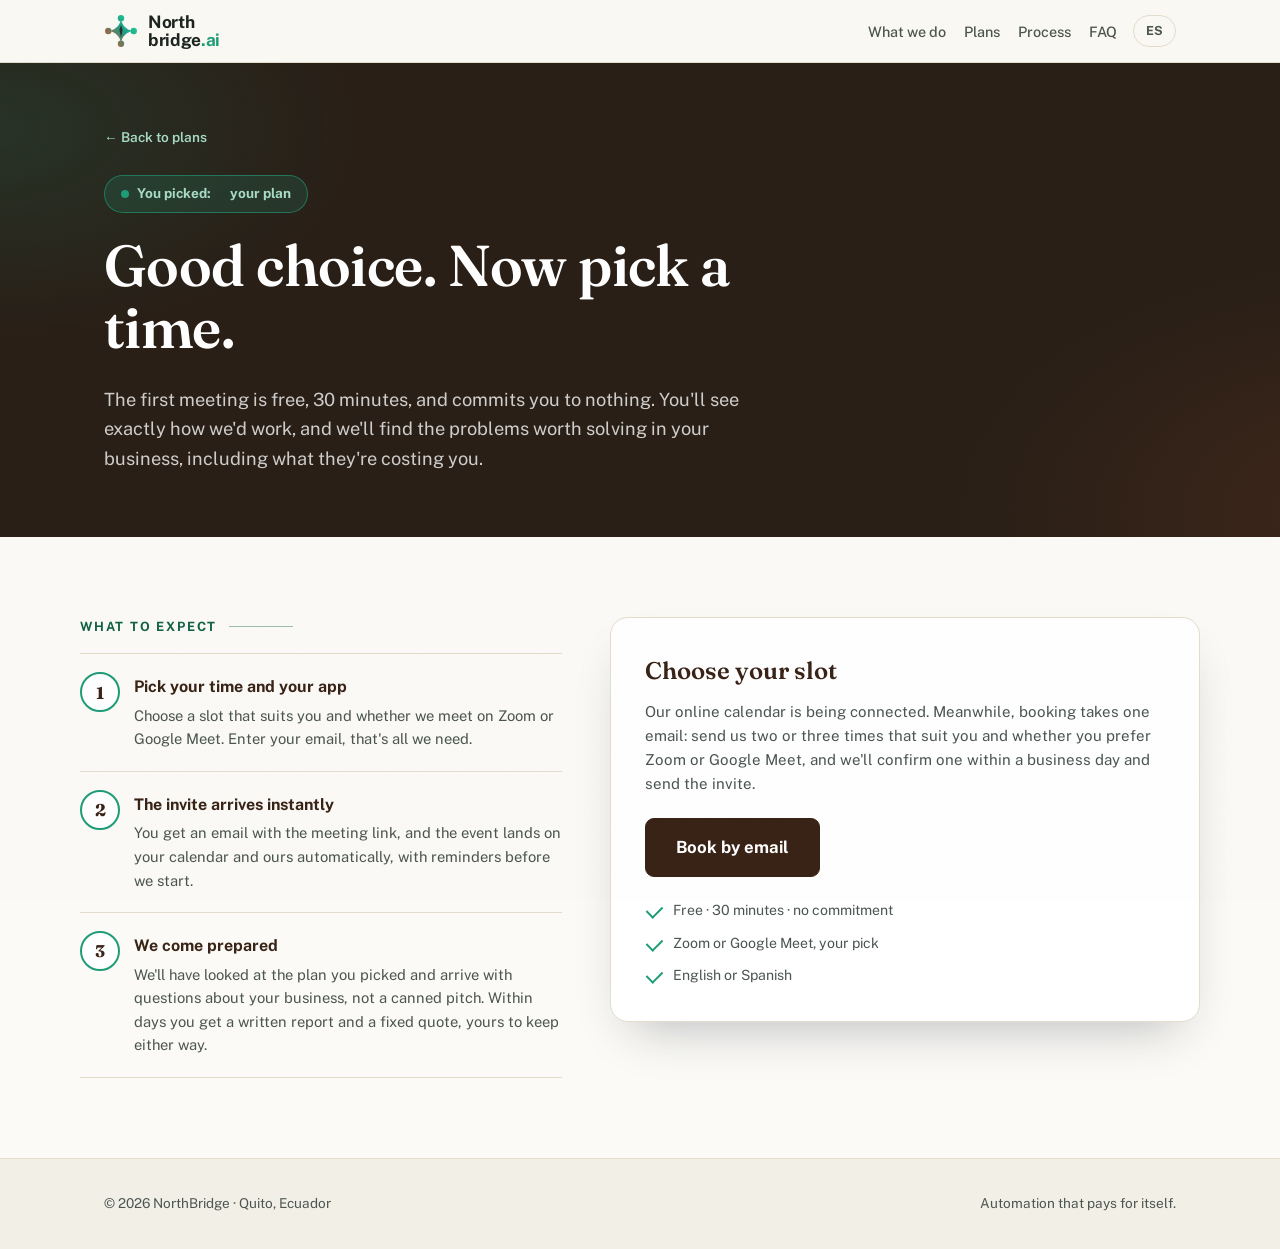
==== book.html @ df3d2f8e "Add Socrates and booking pages" ====
<!DOCTYPE html>
<html lang="en">
<head>
<meta charset="UTF-8">
<meta name="viewport" content="width=device-width, initial-scale=1.0">
<title>Book your first meeting: NorthBridge</title>
<meta name="description" content="Pick a time for your free 30-minute first meeting with NorthBridge. Choose Zoom or Google Meet; the invite lands on both calendars automatically.">
<meta name="robots" content="noindex">
<link rel="preconnect" href="https://fonts.googleapis.com">
<link rel="preconnect" href="https://fonts.gstatic.com" crossorigin>
<link href="https://fonts.googleapis.com/css2?family=Fraunces:opsz,wght@9..144,500;9..144,600;9..144,700&family=Public+Sans:ital,wght@0,400;0,500;0,600;0,700;1,400&display=swap" rel="stylesheet">
<link rel="stylesheet" href="styles.css">
<style>
  .plan-chip{
    display:inline-flex;align-items:center;gap:8px;margin-bottom:22px;
    background:rgba(31,182,140,.14);border:1px solid rgba(31,182,140,.5);border-radius:999px;
    padding:7px 16px;font-size:.85rem;font-weight:700;color:var(--teal-soft);
  }
  .plan-chip .dot{width:8px;height:8px;border-radius:50%;background:var(--teal)}
  .book-grid{display:grid;grid-template-columns:.9fr 1.1fr;gap:48px;align-items:start;padding:80px 0}
  @media(max-width:880px){.book-grid{grid-template-columns:1fr;padding:56px 0}}
  .expect{counter-reset:e}
  .expect-item{border-top:1px solid var(--line);padding:20px 0 20px 54px;position:relative;counter-increment:e}
  .expect-item:last-child{border-bottom:1px solid var(--line)}
  .expect-item::before{
    content:counter(e);position:absolute;left:0;top:18px;width:36px;height:36px;border-radius:50%;
    background:#fff;border:2px solid var(--teal);display:flex;align-items:center;justify-content:center;
    font-family:var(--serif);font-weight:700;color:var(--navy);
  }
  .expect-item h3{font-size:1rem;font-weight:700;color:var(--navy);margin-bottom:4px}
  .expect-item p{font-size:.92rem;color:var(--ink-soft)}
  .sched-card{
    background:#fff;border:1px solid var(--line);border-radius:18px;padding:34px;
    box-shadow:0 24px 48px -22px rgba(19,26,48,.3);
  }
  .sched-card h2{font-family:var(--serif);font-size:1.5rem;font-weight:600;color:var(--navy);margin-bottom:10px}
  .sched-card p{font-size:.94rem;color:var(--ink-soft)}
  #schedFrame{width:100%;height:640px;border:1px solid var(--line);border-radius:12px;margin-top:20px;display:none}
  .assure{margin-top:22px;display:flex;flex-direction:column;gap:10px}
  .assure li{list-style:none;position:relative;padding-left:28px;font-size:.88rem;color:var(--ink-soft)}
  .assure li::before{
    content:"";position:absolute;left:2px;top:6px;width:13px;height:8px;
    border-left:2.5px solid var(--teal);border-bottom:2.5px solid var(--teal);transform:rotate(-45deg);
  }
</style>
</head>
<body>

<header>
  <nav class="nav">
    <a class="brand" href="index.html" aria-label="NorthBridge home">
      <svg width="34" height="34" viewBox="0 0 64 64" fill="none" xmlns="http://www.w3.org/2000/svg" aria-hidden="true">
        <defs>
          <linearGradient id="nbg" x1="8" y1="52" x2="56" y2="12" gradientUnits="userSpaceOnUse">
            <stop offset="0" stop-color="#c1572f"/><stop offset=".55" stop-color="#1f9e8c"/><stop offset="1" stop-color="#25d193"/>
          </linearGradient>
        </defs>
        <path d="M32 10 C34.5 22 42 29.5 54 32 C42 34.5 34.5 42 32 54 C29.5 42 22 34.5 10 32 C22 29.5 29.5 22 32 10 Z" fill="url(#nbg)"/>
        <circle cx="32" cy="8" r="6" fill="url(#nbg)"/><circle cx="32" cy="56" r="6" fill="url(#nbg)"/>
        <circle cx="8" cy="32" r="6" fill="url(#nbg)"/><circle cx="56" cy="32" r="6" fill="url(#nbg)"/>
        <path d="M32 20 L35 30 L32 44 L29 30 Z" fill="#2a2018" opacity=".85"/>
      </svg>
      <span class="brand-name">North<br>bridge<em>.ai</em></span>
    </a>
    <div class="nav-right">
      <div class="nav-links">
        <a href="index.html#brands"><span class="en">What we do</span><span class="es">Qué hacemos</span></a>
        <a href="index.html#plans"><span class="en">Plans</span><span class="es">Planes</span></a>
        <a href="index.html#process"><span class="en">Process</span><span class="es">Proceso</span></a>
        <a href="index.html#faq"><span class="en">FAQ</span><span class="es">Preguntas</span></a>
      </div>
      <button class="lang-toggle" id="langBtn" aria-label="Cambiar idioma">ES</button>
    </div>
  </nav>
</header>

<main>

<section class="hero" style="padding:64px 0 56px">
  <div class="wrap">
    <p class="crumb"><a href="index.html#plans">← <span class="en">Back to plans</span><span class="es">Volver a planes</span></a></p>
    <p class="plan-chip"><span class="dot"></span><span class="en">You picked:</span><span class="es">Elegiste:</span>&nbsp;<span id="planName">...</span></p>
    <h1>
      <span class="en">Good choice. Now pick a time.</span>
      <span class="es">Buena elección. Ahora elige la hora.</span>
    </h1>
    <p class="lede">
      <span class="en">The first meeting is free, 30 minutes, and commits you to nothing. You'll see exactly how we'd work, and we'll find the problems worth solving in your business, including what they're costing you.</span>
      <span class="es">La primera reunión es gratuita, de 30 minutos, y no te compromete a nada. Verás exactamente cómo trabajaríamos, y encontraremos los problemas que vale la pena resolver en tu negocio, incluido lo que te están costando.</span>
    </p>
  </div>
</section>

<section style="background:var(--paper)">
  <div class="wrap book-grid">
    <div>
      <p class="step-label"><span class="en">What to expect</span><span class="es">Qué esperar</span></p>
      <div class="expect">
        <div class="expect-item">
          <h3><span class="en">Pick your time and your app</span><span class="es">Elige tu hora y tu aplicación</span></h3>
          <p><span class="en">Choose a slot that suits you and whether we meet on Zoom or Google Meet. Enter your email, that's all we need.</span><span class="es">Elige el horario que te convenga y si nos vemos por Zoom o Google Meet. Escribe tu correo, es todo lo que necesitamos.</span></p>
        </div>
        <div class="expect-item">
          <h3><span class="en">The invite arrives instantly</span><span class="es">La invitación llega al instante</span></h3>
          <p><span class="en">You get an email with the meeting link, and the event lands on your calendar and ours automatically, with reminders before we start.</span><span class="es">Recibes un correo con el enlace de la reunión, y el evento aparece en tu calendario y en el nuestro automáticamente, con recordatorios antes de empezar.</span></p>
        </div>
        <div class="expect-item">
          <h3><span class="en">We come prepared</span><span class="es">Llegamos preparados</span></h3>
          <p><span class="en">We'll have looked at the plan you picked and arrive with questions about your business, not a canned pitch. Within days you get a written report and a fixed quote, yours to keep either way.</span><span class="es">Habremos revisado el plan que elegiste y llegamos con preguntas sobre tu negocio, no con un discurso enlatado. En pocos días recibes un informe escrito y una cotización fija, tuyos de cualquier forma.</span></p>
        </div>
      </div>
    </div>
    <div class="sched-card">
      <h2><span class="en">Choose your slot</span><span class="es">Elige tu horario</span></h2>
      <p id="schedReady" style="display:none">
        <span class="en">Times shown are ones we're actually free: the calendar blocks overlaps and keeps a 15-minute gap between meetings, so we're never late to yours.</span>
        <span class="es">Los horarios que ves son los que realmente tenemos libres: el calendario bloquea cruces y deja 15 minutos entre reuniones, así que nunca llegaremos tarde a la tuya.</span>
      </p>
      <p id="schedFallback">
        <span class="en">Our online calendar is being connected. Meanwhile, booking takes one email: send us two or three times that suit you and whether you prefer Zoom or Google Meet, and we'll confirm one within a business day and send the invite.</span>
        <span class="es">Estamos conectando nuestro calendario en línea. Mientras tanto, reservar toma un correo: envía nos dos o tres horarios que te sirvan y si prefieres Zoom o Google Meet, y confirmamos uno en un día hábil y te enviamos la invitación.</span>
      </p>
      <iframe id="schedFrame" title="Scheduler"></iframe>
      <div style="margin-top:22px;display:flex;gap:12px;flex-wrap:wrap">
        <a class="btn big" id="schedOpen" style="display:none" target="_blank" rel="noopener" href="#">
          <span class="en">Open the scheduler</span><span class="es">Abrir el calendario</span>
        </a>
        <a class="btn navy big" id="mailBtn" href="mailto:northbridgeai1@gmail.com">
          <span class="en">Book by email</span><span class="es">Reservar por correo</span>
        </a>
      </div>
      <ul class="assure">
        <li><span class="en">Free · 30 minutes · no commitment</span><span class="es">Gratis · 30 minutos · sin compromiso</span></li>
        <li><span class="en">Zoom or Google Meet, your pick</span><span class="es">Zoom o Google Meet, tú eliges</span></li>
        <li><span class="en">English or Spanish</span><span class="es">En inglés o español</span></li>
      </ul>
    </div>
  </div>
</section>

</main>

<footer>
  <div class="wrap foot">
    <span>© 2026 NorthBridge · Quito, Ecuador</span>
    <span><span class="en">Automation that pays for itself.</span><span class="es">Automatización que se paga sola.</span></span>
  </div>
</footer>

<script src="site.js"></script>
<script>
/* ▼▼ PASTE YOUR SCHEDULER LINK BETWEEN THE QUOTES (this is the ONLY place) ▼▼
   Recommended: Cal.com event link (lets visitors choose Zoom OR Google Meet,
   supports 15-min buffers and blocks overlapping bookings against your Google Calendar).
   A Google Calendar appointment-schedule link also works (Google Meet only). */
var NB_SCHEDULER_URL = "REPLACE_ME";

(function(){
  /* show which plan was picked, carry it into the email fallback */
  var plan = null;
  try{ plan = new URLSearchParams(location.search).get('plan'); }catch(e){}
  var isEs = document.documentElement.getAttribute('data-lang') === 'es';
  var planEl = document.getElementById('planName');
  if(planEl) planEl.textContent = plan || (isEs ? 'tu plan' : 'your plan');

  var mail = document.getElementById('mailBtn');
  if(mail){
    var subj = (plan ? plan + ': ' : '') + 'First meeting';
    var body = 'Hi NorthBridge,\n\nI picked: ' + (plan || '(not sure yet)') +
      '\nTimes that work for me (with timezone):\n1.\n2.\n3.\n\nI prefer: Zoom / Google Meet\n\nMy business: ';
    mail.href = 'mailto:northbridgeai1@gmail.com?subject=' + encodeURIComponent(subj) + '&body=' + encodeURIComponent(body);
  }

  /* activate the scheduler once the URL is set */
  if(NB_SCHEDULER_URL && NB_SCHEDULER_URL.indexOf('REPLACE_ME') === -1){
    var open = document.getElementById('schedOpen');
    var frame = document.getElementById('schedFrame');
    var ready = document.getElementById('schedReady');
    var fallback = document.getElementById('schedFallback');
    if(open){ open.href = NB_SCHEDULER_URL; open.style.display = 'inline-block'; }
    if(ready) ready.style.display = 'block';
    if(fallback) fallback.style.display = 'none';
    /* embed inline when the provider allows iframes (Cal.com and Google's gv=true embed do) */
    if(frame && (NB_SCHEDULER_URL.indexOf('cal.com') > -1 || NB_SCHEDULER_URL.indexOf('gv=true') > -1)){
      frame.src = NB_SCHEDULER_URL;
      frame.style.display = 'block';
    }
  }
})();
</script>
</body>
</html>
---- styles.css ----
/* NorthBridge shared styles, used by cinderella.html, hermes.html, socrates.html
   (index.html keeps its own inline copy; keep big changes in sync) */
:root{
  --ink:#1d2521;
  --ink-soft:#4c5651;
  --paper:#fbfaf6;
  --paper-dark:#f2efe6;
  --navy:#3a2418;
  --deep:#2a2018;
  --deep-2:#33261c;
  --teal:#1f9d78;
  --teal-dark:#136349;
  --teal-soft:#a9dcc4;
  --gold:#d9a344;
  --line:#e4ddcc;
  --line-dark:rgba(255,255,255,.12);
  --serif:"Fraunces", Georgia, serif;
  --sans:"Public Sans", -apple-system, "Segoe UI", sans-serif;
}
*{margin:0;padding:0;box-sizing:border-box}
html{scroll-behavior:smooth}
body{
  font-family:var(--sans);background:var(--paper);color:var(--ink);
  line-height:1.6;font-size:17px;-webkit-font-smoothing:antialiased;overflow-x:hidden;
}
body::before{
  content:"";position:fixed;inset:0;pointer-events:none;z-index:999;opacity:.35;
  background-image:url("data:image/svg+xml,%3Csvg xmlns='http://www.w3.org/2000/svg' width='120' height='120'%3E%3Cfilter id='n'%3E%3CfeTurbulence type='fractalNoise' baseFrequency='0.9' numOctaves='2'/%3E%3CfeColorMatrix values='0 0 0 0 0 0 0 0 0 0 0 0 0 0 0 0 0 0 0.03 0'/%3E%3C/filter%3E%3Crect width='120' height='120' filter='url(%23n)'/%3E%3C/svg%3E");
}
.es{display:none}
html[data-lang="es"] .es{display:revert}
html[data-lang="es"] .en{display:none}
.wrap{max-width:1120px;margin:0 auto;padding:0 24px}
a{color:inherit}

/* reveal */
.rv{opacity:0;transform:translateY(26px);transition:opacity .7s ease, transform .7s ease}
.rv.in{opacity:1;transform:none}
.rv.d1{transition-delay:.08s}.rv.d2{transition-delay:.16s}.rv.d3{transition-delay:.24s}
@media (prefers-reduced-motion: reduce){
  .rv{opacity:1;transform:none;transition:none}
  html{scroll-behavior:auto}
}

/* nav */
header{
  position:sticky;top:0;z-index:50;
  background:rgba(251,249,244,.92);backdrop-filter:blur(10px);
  border-bottom:1px solid var(--line);
}
.nav{display:flex;align-items:center;justify-content:space-between;padding:13px 24px;max-width:1120px;margin:0 auto}
.brand{display:flex;align-items:center;gap:10px;text-decoration:none}
.brand-name{font-weight:700;font-size:1.08rem;letter-spacing:-.02em;color:var(--ink);line-height:1.05}
.brand-name em{font-style:normal;color:var(--teal)}
.nav-right{display:flex;align-items:center;gap:16px}
.nav-links{display:flex;gap:18px;font-size:.9rem;font-weight:500}
.nav-links a{text-decoration:none;color:var(--ink-soft)}
.nav-links a:hover{color:var(--ink)}
.lang-toggle{
  border:1px solid var(--line);background:transparent;border-radius:999px;
  font:inherit;font-size:.78rem;font-weight:700;padding:5px 12px;cursor:pointer;color:var(--ink-soft);
}
.lang-toggle:hover{border-color:var(--teal);color:var(--ink)}
@media(max-width:760px){.nav-links{display:none}}

/* buttons */
.btn{
  display:inline-block;background:var(--teal);color:#06251a;text-decoration:none;
  padding:11px 22px;border-radius:9px;font-weight:700;font-size:.95rem;
  border:1px solid var(--teal);transition:transform .15s, box-shadow .15s, background .15s;
  position:relative;overflow:hidden;
}
.btn:hover{background:#22cf8e;transform:translateY(-1px);box-shadow:0 10px 24px -10px rgba(31,157,120,.55)}
.btn.big{padding:15px 30px;font-size:1.05rem}
.btn.navy{background:var(--navy);border-color:var(--navy);color:#fff}
.btn.navy:hover{background:#0f2d24;box-shadow:0 10px 24px -12px rgba(16,45,36,.6)}
.btn.ghost{background:transparent;color:#fff;border-color:rgba(255,255,255,.35)}
.btn.ghost:hover{border-color:#fff;box-shadow:none;background:rgba(255,255,255,.06)}
.btn::after{
  content:"";position:absolute;top:0;left:-80%;width:50%;height:100%;
  background:linear-gradient(105deg, transparent, rgba(255,255,255,.35), transparent);
  transform:skewX(-20deg);transition:left .5s ease;
}
.btn:hover::after{left:130%}
@media (prefers-reduced-motion: reduce){.btn::after{display:none}}

/* page hero (brand pages) */
.hero{position:relative;background:var(--deep);color:#fff;padding:68px 0 76px;overflow:hidden}
.hero::after{
  content:"";position:absolute;inset:-40%;pointer-events:none;
  background:
    radial-gradient(600px 340px at 22% 30%, rgba(31,157,120,.16), transparent 60%),
    radial-gradient(700px 420px at 82% 75%, rgba(193,87,47,.14), transparent 60%);
  animation:drift 16s ease-in-out infinite alternate;
}
@keyframes drift{from{transform:translate3d(-2%,0,0)}to{transform:translate3d(2%,2%,0)}}
@media (prefers-reduced-motion: reduce){.hero::after{animation:none}}
.hero .wrap{position:relative;z-index:2}
.crumb{font-size:.85rem;margin-bottom:26px}
.crumb a{color:var(--teal-soft);text-decoration:none;font-weight:600}
.crumb a:hover{color:#fff}
.kicker{
  font-size:.78rem;font-weight:700;letter-spacing:.16em;text-transform:uppercase;
  color:var(--teal-soft);margin-bottom:20px;display:flex;align-items:center;gap:12px;
}
.kicker::before{content:"";width:34px;height:1px;background:var(--teal);display:inline-block}
h1{
  font-family:var(--serif);font-weight:600;letter-spacing:-.01em;
  font-size:clamp(2.1rem, 5vw, 3.6rem);line-height:1.08;color:#fff;max-width:19ch;
}
.hero p.lede{margin:26px 0 8px;font-size:1.14rem;color:rgba(255,255,255,.78);max-width:58ch}
.hero-cta{margin-top:34px;display:flex;gap:14px;align-items:center;flex-wrap:wrap}
.hero-note{font-size:.88rem;color:rgba(255,255,255,.65)}
.hero-note strong{color:#fff}

/* section bits */
section{position:relative}
.step-label{
  font-size:.8rem;font-weight:700;letter-spacing:.14em;text-transform:uppercase;
  color:var(--teal-dark);margin-bottom:16px;display:flex;align-items:center;gap:12px;
}
.step-label::after{content:"";height:1px;width:64px;background:currentColor;opacity:.4}
.h2{
  font-family:var(--serif);font-weight:600;font-size:clamp(1.7rem,3.6vw,2.5rem);
  letter-spacing:-.01em;line-height:1.15;margin-bottom:14px;
}
.sub{color:var(--ink-soft);max-width:62ch}

/* who it's for */
.fit{padding:64px 0;background:var(--paper)}
.fit .sub{margin-bottom:40px}
.fit-grid{display:grid;grid-template-columns:repeat(3,1fr);gap:20px}
@media(max-width:880px){.fit-grid{grid-template-columns:1fr;max-width:460px;margin:0 auto}}
.fit-card{background:#fff;border:1px solid var(--line);border-radius:14px;padding:24px}
.fit-card h3{font-size:1.02rem;font-weight:700;color:var(--navy);margin-bottom:6px}
.fit-card p{font-size:.92rem;color:var(--ink-soft)}

/* plans */
.plans{padding:72px 0;background:var(--paper-dark)}
.plans .sub{margin-bottom:52px}
.tiers{display:grid;grid-template-columns:repeat(3,1fr);gap:22px;align-items:stretch}
@media(max-width:920px){.tiers{grid-template-columns:1fr;max-width:440px;margin:0 auto}}
.tier{
  background:#fff;border:1px solid var(--line);border-radius:18px;padding:32px 28px;
  display:flex;flex-direction:column;position:relative;
  transition:transform .25s ease, box-shadow .25s ease;
}
.tier:hover{transform:translateY(-6px);box-shadow:0 24px 48px -22px rgba(42,32,24,.35)}
.tier.best{
  border:2px solid var(--teal);
  box-shadow:0 26px 56px -22px rgba(31,157,120,.4);
  background:linear-gradient(180deg, #ffffff 0%, #f1faf4 100%);
}
.tier .badge{
  position:absolute;top:-14px;left:50%;transform:translateX(-50%);
  background:var(--teal);color:#06251a;font-size:.72rem;font-weight:800;
  letter-spacing:.1em;text-transform:uppercase;padding:5px 14px;border-radius:999px;white-space:nowrap;
  animation:floaty 3.2s ease-in-out infinite;
}
@keyframes floaty{0%,100%{transform:translateX(-50%) translateY(0)}50%{transform:translateX(-50%) translateY(-4px)}}
@media (prefers-reduced-motion: reduce){.tier .badge{animation:none}}
.tier h3{font-family:var(--serif);font-size:1.3rem;font-weight:600;color:var(--navy);margin-bottom:4px}
.tier .for{font-size:.85rem;color:var(--ink-soft);min-height:2.6em}
.tier .tprice{display:flex;align-items:baseline;gap:6px;margin:16px 0 4px}
.tier .tprice .n{font-family:var(--serif);font-size:2.7rem;font-weight:700;color:var(--navy);letter-spacing:-.02em}
.tier .tprice .per{color:var(--ink-soft);font-weight:600;font-size:.9rem}
.tier ul{list-style:none;margin:18px 0 24px;border-top:1px solid var(--line);flex:1}
.tier li{padding:11px 0 11px 30px;border-bottom:1px solid var(--line);font-size:.95rem;position:relative}
.tier li::before{
  content:"";position:absolute;left:2px;top:17px;width:14px;height:9px;
  border-left:2.5px solid var(--teal);border-bottom:2.5px solid var(--teal);transform:rotate(-45deg);
}
.tier li strong{color:var(--navy)}
.tier .cta{margin-top:auto}
.tier .value-note{
  margin-top:14px;font-size:.83rem;color:var(--teal-dark);font-weight:600;
  border-left:3px solid var(--teal);padding-left:12px;
}
.tiers-note{text-align:center;margin-top:26px;font-size:.9rem;color:var(--ink-soft)}

/* bundle strip */
.bundle-strip{
  margin-top:56px;background:var(--deep);color:#fff;border-radius:18px;padding:36px 40px;
  display:flex;align-items:center;justify-content:space-between;gap:24px;flex-wrap:wrap;
  position:relative;overflow:hidden;
}
.bundle-strip::after{
  content:"";position:absolute;right:-100px;top:-100px;width:280px;height:280px;border-radius:50%;
  background:radial-gradient(circle, rgba(31,157,120,.25), transparent 65%);
}
.bundle-strip h3{font-family:var(--serif);font-size:1.4rem;font-weight:600;margin-bottom:6px}
.bundle-strip p{color:rgba(255,255,255,.72);font-size:.95rem;max-width:52ch}
.bundle-strip .btn{position:relative;z-index:2}

/* final cta */
.final{padding:72px 0;text-align:center;background:var(--paper)}
.final .h2{font-size:clamp(1.8rem,4vw,2.6rem);max-width:24ch;margin:0 auto 18px}
.final p{color:var(--ink-soft);max-width:52ch;margin:0 auto 34px}
.final .mail{margin-top:18px;font-size:.9rem;color:var(--ink-soft)}
.final .mail a{color:var(--teal-dark);font-weight:600}

footer{border-top:1px solid var(--line);padding:34px 0;font-size:.85rem;color:var(--ink-soft);background:var(--paper-dark)}
.foot{display:flex;justify-content:space-between;align-items:center;gap:16px;flex-wrap:wrap}

/* progress bar */
#progress{
  position:fixed;top:0;left:0;height:3px;width:0%;z-index:1000;
  background:linear-gradient(90deg, var(--teal), var(--gold));
  transition:width .1s linear;
}
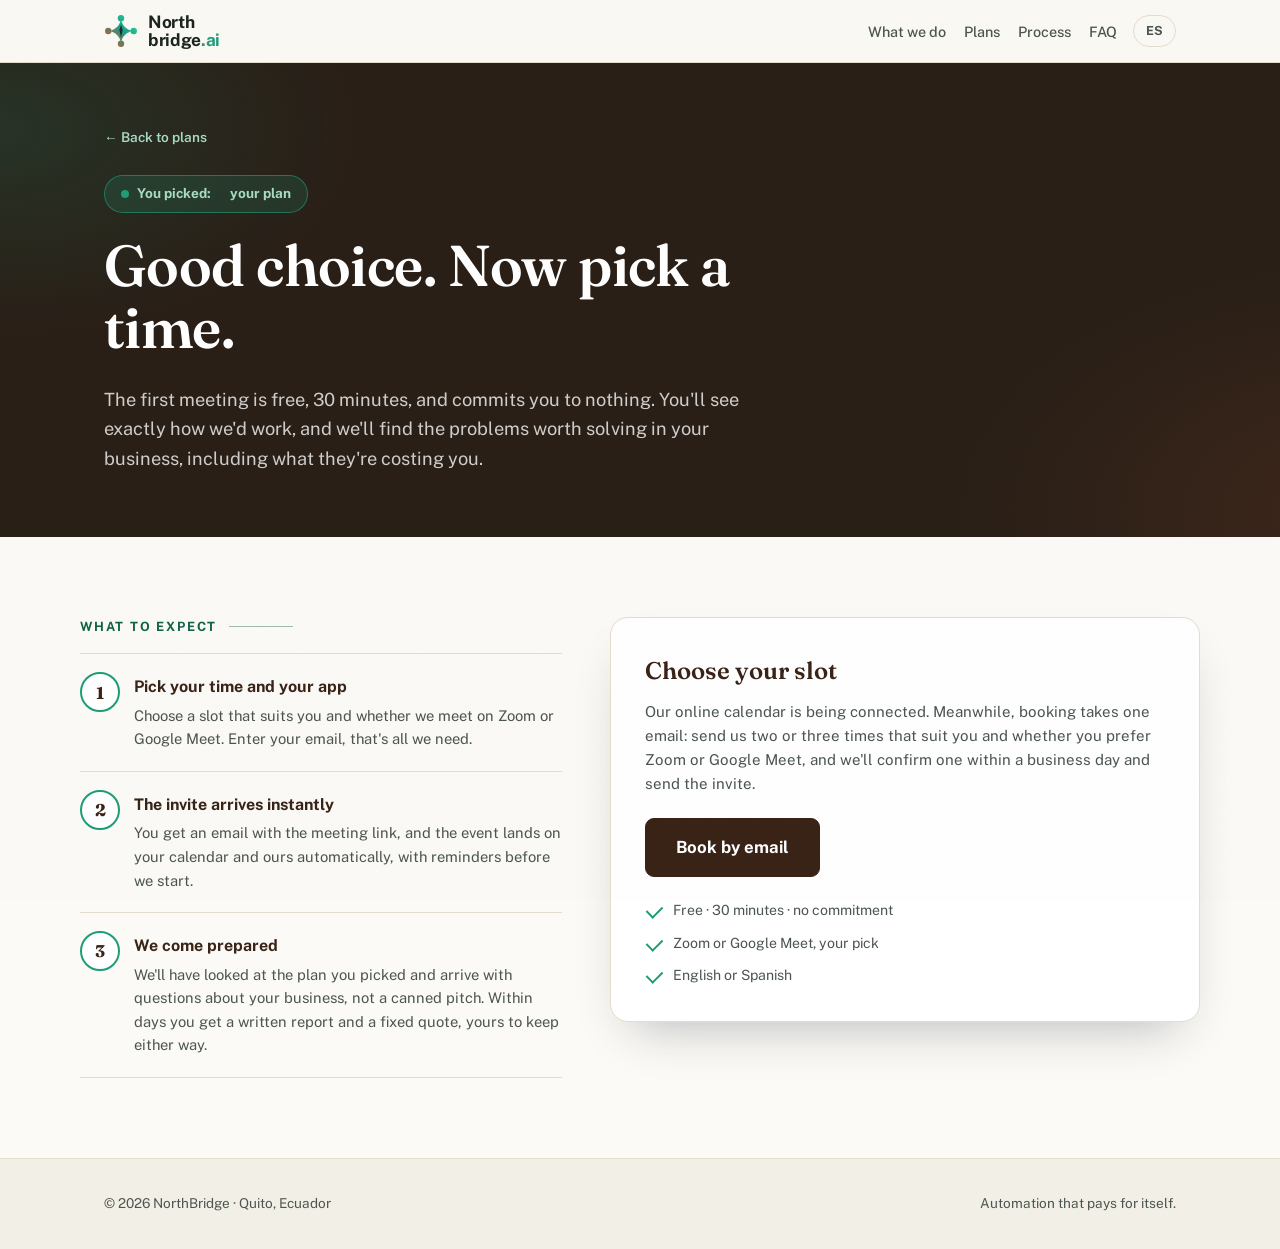
==== commit 2d3561dc: "Recolor: sync logo accent fill to charcoal" ====
--- a/book.html
+++ b/book.html
@@ -58,7 +58,7 @@
         <path d="M32 10 C34.5 22 42 29.5 54 32 C42 34.5 34.5 42 32 54 C29.5 42 22 34.5 10 32 C22 29.5 29.5 22 32 10 Z" fill="url(#nbg)"/>
         <circle cx="32" cy="8" r="6" fill="url(#nbg)"/><circle cx="32" cy="56" r="6" fill="url(#nbg)"/>
         <circle cx="8" cy="32" r="6" fill="url(#nbg)"/><circle cx="56" cy="32" r="6" fill="url(#nbg)"/>
-        <path d="M32 20 L35 30 L32 44 L29 30 Z" fill="#2a2018" opacity=".85"/>
+        <path d="M32 20 L35 30 L32 44 L29 30 Z" fill="#1a1a1a" opacity=".85"/>
       </svg>
       <span class="brand-name">North<br>bridge<em>.ai</em></span>
     </a>
@@ -118,7 +118,7 @@
       </p>
       <p id="schedFallback">
         <span class="en">Our online calendar is being connected. Meanwhile, booking takes one email: send us two or three times that suit you and whether you prefer Zoom or Google Meet, and we'll confirm one within a business day and send the invite.</span>
-        <span class="es">Estamos conectando nuestro calendario en línea. Mientras tanto, reservar toma un correo: envía nos dos o tres horarios que te sirvan y si prefieres Zoom o Google Meet, y confirmamos uno en un día hábil y te enviamos la invitación.</span>
+        <span class="es">Estamos conectando nuestro calendario en línea. Mientras tanto, reservar toma un correo: envíanos dos o tres horarios que te sirvan y si prefieres Zoom o Google Meet, y confirmamos uno en un día hábil y te enviamos la invitación.</span>
       </p>
       <iframe id="schedFrame" title="Scheduler"></iframe>
       <div style="margin-top:22px;display:flex;gap:12px;flex-wrap:wrap">
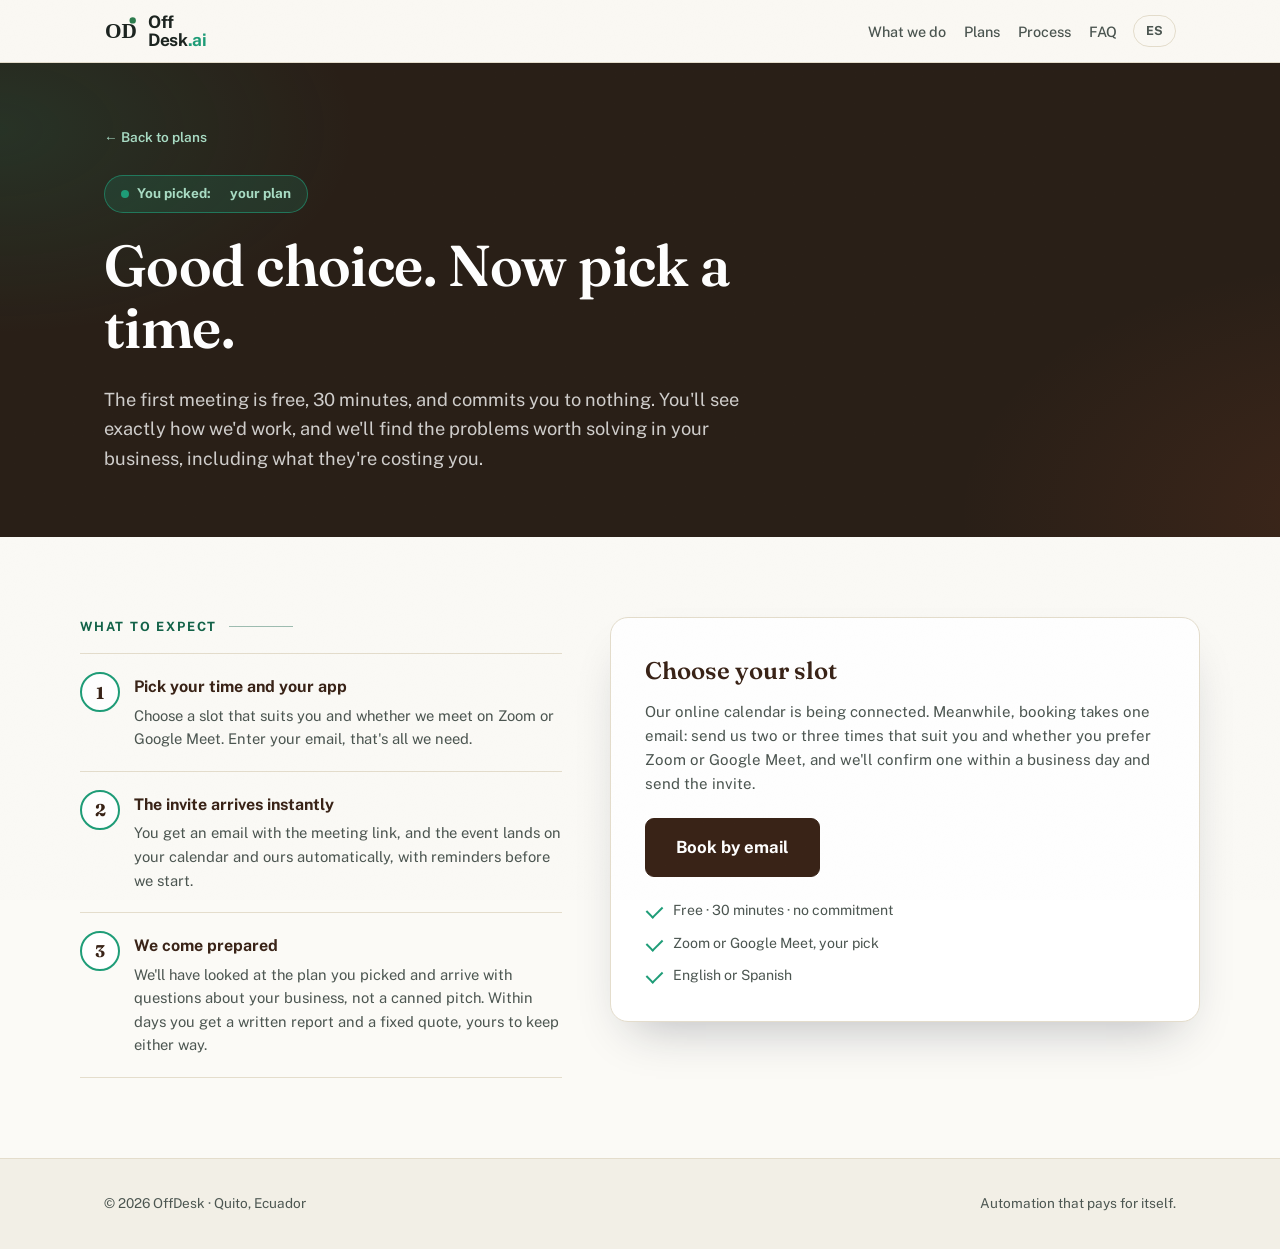
==== commit 08665794: "Rebrand: OffDesk name, OD monogram logo" ====
--- a/book.html
+++ b/book.html
@@ -3,13 +3,14 @@
 <head>
 <meta charset="UTF-8">
 <meta name="viewport" content="width=device-width, initial-scale=1.0">
-<title>Book your first meeting: NorthBridge</title>
-<meta name="description" content="Pick a time for your free 30-minute first meeting with NorthBridge. Choose Zoom or Google Meet; the invite lands on both calendars automatically.">
+<title>Book your first meeting: OffDesk</title>
+<meta name="description" content="Pick a time for your free 30-minute first meeting with OffDesk. Choose Zoom or Google Meet; the invite lands on both calendars automatically.">
 <meta name="robots" content="noindex">
 <link rel="preconnect" href="https://fonts.googleapis.com">
 <link rel="preconnect" href="https://fonts.gstatic.com" crossorigin>
 <link href="https://fonts.googleapis.com/css2?family=Fraunces:opsz,wght@9..144,500;9..144,600;9..144,700&family=Public+Sans:ital,wght@0,400;0,500;0,600;0,700;1,400&display=swap" rel="stylesheet">
 <link rel="stylesheet" href="styles.css">
+<link rel="icon" type="image/svg+xml" href="icon.svg">
 <style>
   .plan-chip{
     display:inline-flex;align-items:center;gap:8px;margin-bottom:22px;
@@ -48,19 +49,12 @@
 
 <header>
   <nav class="nav">
-    <a class="brand" href="index.html" aria-label="NorthBridge home">
+    <a class="brand" href="index.html" aria-label="OffDesk home">
       <svg width="34" height="34" viewBox="0 0 64 64" fill="none" xmlns="http://www.w3.org/2000/svg" aria-hidden="true">
-        <defs>
-          <linearGradient id="nbg" x1="8" y1="52" x2="56" y2="12" gradientUnits="userSpaceOnUse">
-            <stop offset="0" stop-color="#c1572f"/><stop offset=".55" stop-color="#1f9e8c"/><stop offset="1" stop-color="#25d193"/>
-          </linearGradient>
-        </defs>
-        <path d="M32 10 C34.5 22 42 29.5 54 32 C42 34.5 34.5 42 32 54 C29.5 42 22 34.5 10 32 C22 29.5 29.5 22 32 10 Z" fill="url(#nbg)"/>
-        <circle cx="32" cy="8" r="6" fill="url(#nbg)"/><circle cx="32" cy="56" r="6" fill="url(#nbg)"/>
-        <circle cx="8" cy="32" r="6" fill="url(#nbg)"/><circle cx="56" cy="32" r="6" fill="url(#nbg)"/>
-        <path d="M32 20 L35 30 L32 44 L29 30 Z" fill="#1a1a1a" opacity=".85"/>
+        <text x="2" y="46" font-family="Georgia, serif" font-weight="700" font-size="40" fill="#1d2521">OD</text>
+        <circle cx="54" cy="12" r="6" fill="#2e7d4f"/>
       </svg>
-      <span class="brand-name">North<br>bridge<em>.ai</em></span>
+      <span class="brand-name">Off<br>Desk<em>.ai</em></span>
     </a>
     <div class="nav-right">
       <div class="nav-links">
@@ -142,7 +136,7 @@
 
 <footer>
   <div class="wrap foot">
-    <span>© 2026 NorthBridge · Quito, Ecuador</span>
+    <span>© 2026 OffDesk · Quito, Ecuador</span>
     <span><span class="en">Automation that pays for itself.</span><span class="es">Automatización que se paga sola.</span></span>
   </div>
 </footer>
@@ -166,7 +160,7 @@
   var mail = document.getElementById('mailBtn');
   if(mail){
     var subj = (plan ? plan + ': ' : '') + 'First meeting';
-    var body = 'Hi NorthBridge,\n\nI picked: ' + (plan || '(not sure yet)') +
+    var body = 'Hi OffDesk,\n\nI picked: ' + (plan || '(not sure yet)') +
       '\nTimes that work for me (with timezone):\n1.\n2.\n3.\n\nI prefer: Zoom / Google Meet\n\nMy business: ';
     mail.href = 'mailto:northbridgeai1@gmail.com?subject=' + encodeURIComponent(subj) + '&body=' + encodeURIComponent(body);
   }
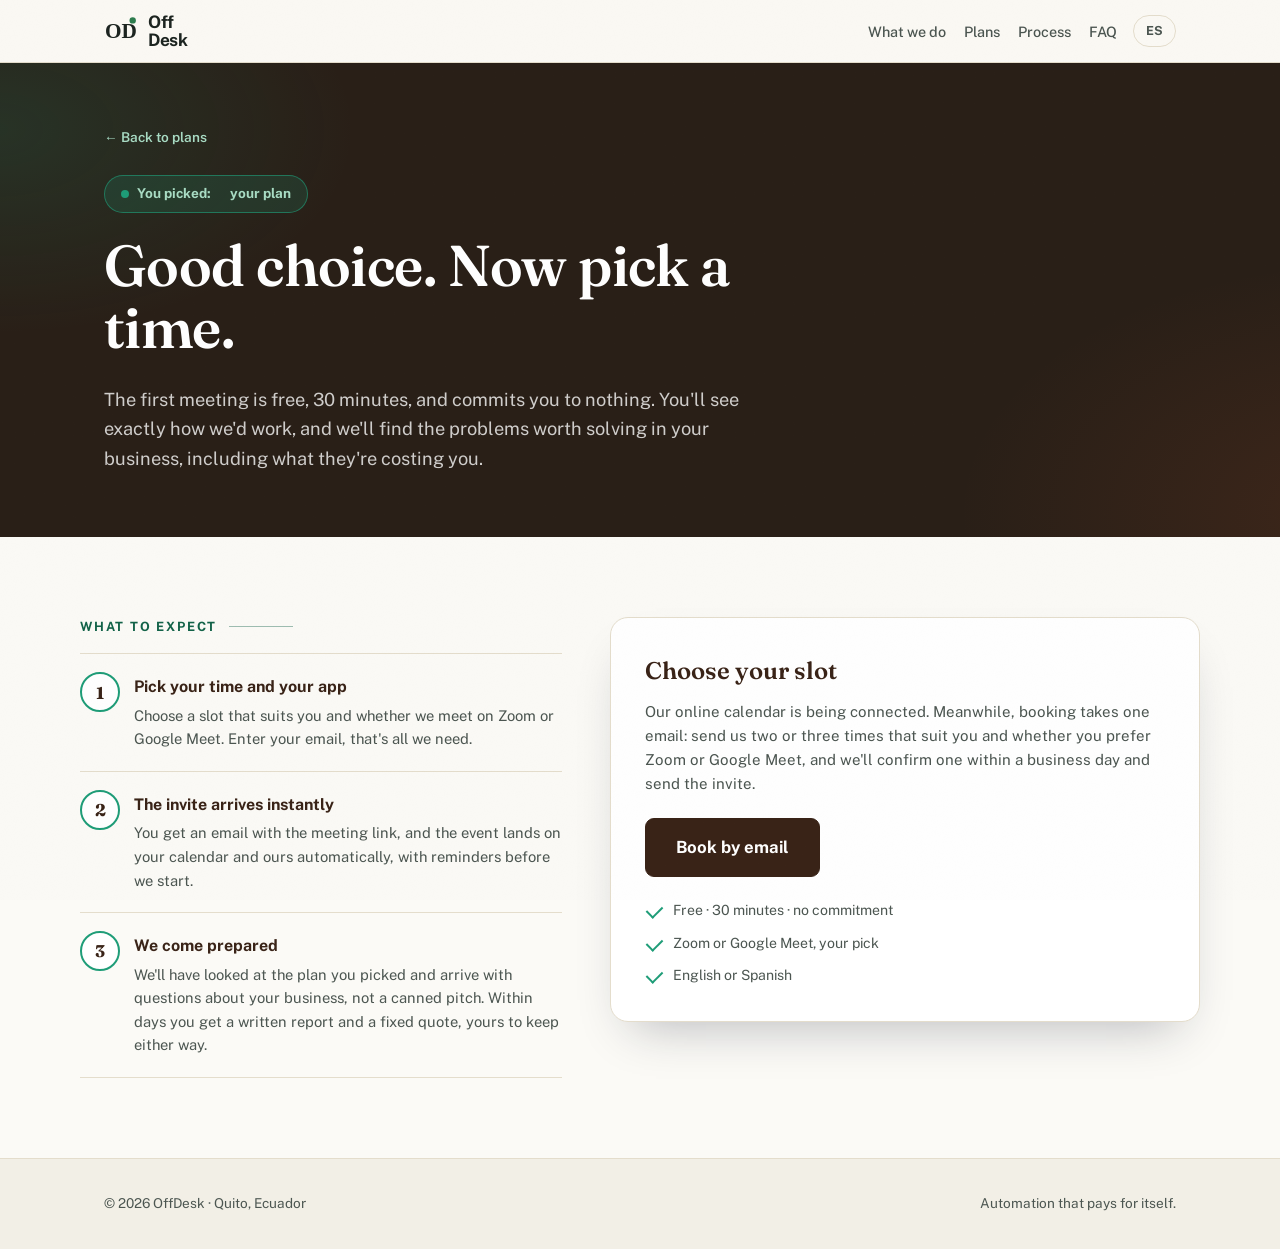
==== commit a51997b6: "Drop .ai from brand lockup" ====
--- a/book.html
+++ b/book.html
@@ -54,7 +54,7 @@
         <text x="2" y="46" font-family="Georgia, serif" font-weight="700" font-size="40" fill="#1d2521">OD</text>
         <circle cx="54" cy="12" r="6" fill="#2e7d4f"/>
       </svg>
-      <span class="brand-name">Off<br>Desk<em>.ai</em></span>
+      <span class="brand-name">Off<br>Desk</span>
     </a>
     <div class="nav-right">
       <div class="nav-links">
